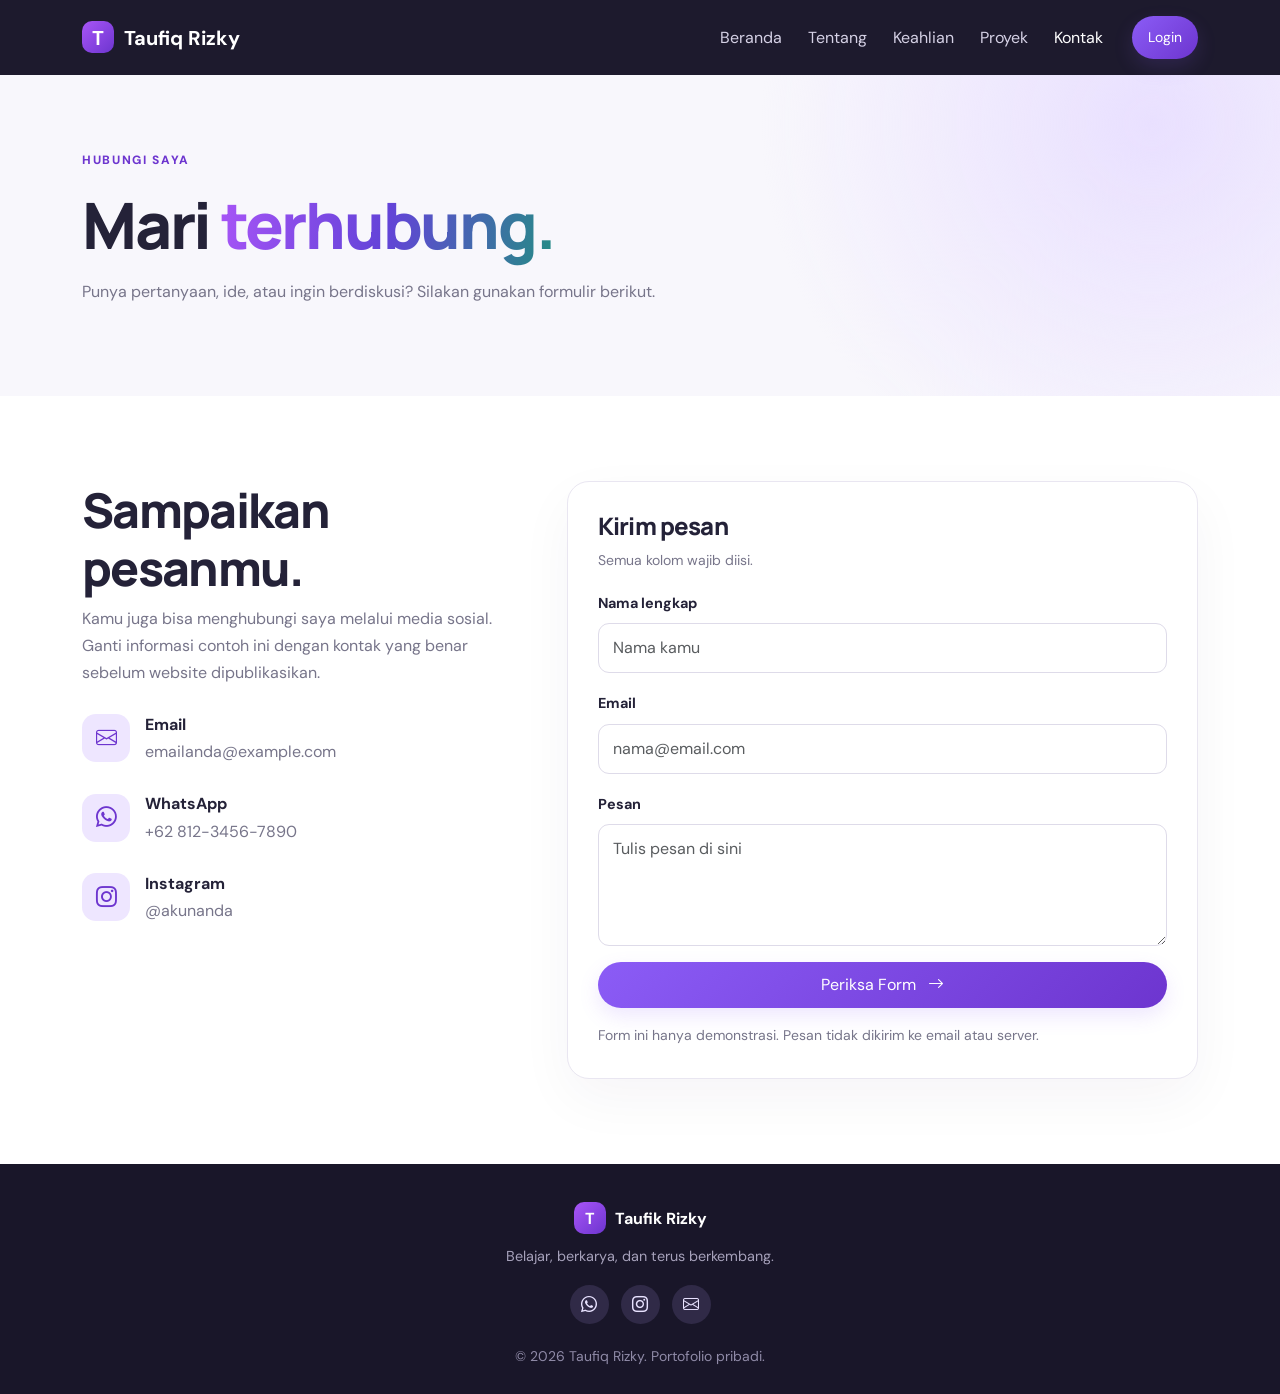
==== kontak.html @ 2fbc4ade "Upload Website Pertama" ====
<!DOCTYPE html>
<html lang="id">
<head>
  <meta charset="UTF-8"><meta name="viewport" content="width=device-width, initial-scale=1">
  <title>Kontak | Taufiq Rizky</title>
  <link href="https://cdn.jsdelivr.net/npm/bootstrap@5.3.8/dist/css/bootstrap.min.css" rel="stylesheet">
  <link href="https://cdn.jsdelivr.net/npm/bootstrap-icons@1.13.1/font/bootstrap-icons.min.css" rel="stylesheet">
  <link rel="stylesheet" href="style.css">
</head>
<body>
<nav class="navbar navbar-expand-lg navbar-dark site-nav sticky-top"><div class="container">
  <a class="navbar-brand fw-bold" href="index.html"><span class="brand">T</span> Taufiq Rizky</a>
  <button class="navbar-toggler" type="button" data-bs-toggle="collapse" data-bs-target="#navMenu" aria-label="Buka navigasi"><span class="navbar-toggler-icon"></span></button>
  <div class="collapse navbar-collapse" id="navMenu"><ul class="navbar-nav ms-auto align-items-lg-center">
    <li class="nav-item"><a class="nav-link" href="index.html">Beranda</a></li>
    <li class="nav-item"><a class="nav-link" href="tentang.html">Tentang</a></li>
    <li class="nav-item"><a class="nav-link" href="keahlian.html">Keahlian</a></li>
    <li class="nav-item"><a class="nav-link" href="proyek.html">Proyek</a></li>
    <li class="nav-item"><a class="nav-link active" href="kontak.html">Kontak</a></li>
    <li class="nav-item ms-lg-3"><a class="btn btn-purple btn-sm px-3" href="login.html">Login</a></li>
  </ul></div>
</div></nav>
<main>
  <section class="page-heading"><div class="container">
    <p class="eyebrow">HUBUNGI SAYA</p><h1>Mari <span class="gradient">terhubung.</span></h1>
    <p>Punya pertanyaan, ide, atau ingin berdiskusi? Silakan gunakan formulir berikut.</p>
  </div></section>
  <section class="section"><div class="container"><div class="row g-5">
    <div class="col-lg-5"><h2 class="section-title">Sampaikan pesanmu.</h2><p class="muted">Kamu juga bisa menghubungi saya melalui media sosial. Ganti informasi contoh ini dengan kontak yang benar sebelum website dipublikasikan.</p>
      <div class="contact-item"><i class="bi bi-envelope"></i><div><strong>Email</strong><p>emailanda@example.com</p></div></div>
      <div class="contact-item"><i class="bi bi-whatsapp"></i><div><strong>WhatsApp</strong><p>+62 812-3456-7890</p></div></div>
      <div class="contact-item"><i class="bi bi-instagram"></i><div><strong>Instagram</strong><p>@akunanda</p></div></div>
    </div>
    <div class="col-lg-7"><form id="contactForm" class="form-card" novalidate>
      <h3>Kirim pesan</h3><p class="muted small">Semua kolom wajib diisi.</p>
      <div class="mb-3"><label class="form-label" for="contactName">Nama lengkap</label><input class="form-control" id="contactName" name="name" required minlength="2" placeholder="Nama kamu"><div class="invalid-feedback">Nama minimal 2 karakter.</div></div>
      <div class="mb-3"><label class="form-label" for="contactEmail">Email</label><input class="form-control" id="contactEmail" name="email" type="email" required placeholder="nama@email.com"><div class="invalid-feedback">Masukkan email yang valid.</div></div>
      <div class="mb-3"><label class="form-label" for="contactMessage">Pesan</label><textarea class="form-control" id="contactMessage" name="message" rows="4" required minlength="5" placeholder="Tulis pesan di sini"></textarea><div class="invalid-feedback">Pesan minimal 5 karakter.</div></div>
      <button type="submit" class="btn btn-purple w-100">Periksa Form <i class="bi bi-arrow-right ms-2"></i></button>
      <div id="contactFeedback" class="form-feedback mt-3" role="status" aria-live="polite"></div>
      <p class="muted small mt-3 mb-0">Form ini hanya demonstrasi. Pesan tidak dikirim ke email atau server.</p>
    </form></div>
  </div></div></section>
</main>
<footer class="footer"><div class="container text-center"><a class="navbar-brand fw-bold text-white" href="index.html"><span class="brand">T</span> Taufik Rizky</a><p>Belajar, berkarya, dan terus berkembang.</p><div class="socials"><a href="https://wa.me/6281240125755"><i class="bi bi-whatsapp"></i></a><a href="https://www.instagram.com/taufiq_rizkyyy?psln=MTl2dWFyeTM4ZGJiNQ=="><i class="bi bi-instagram"></i></a><a href="mailto:taufikriski020@gmail.com"><i class="bi bi-envelope"></i></a></div><small>© <span data-year></span> Taufiq Rizky. Portofolio pribadi.</small></div></footer>
<script src="https://cdn.jsdelivr.net/npm/bootstrap@5.3.8/dist/js/bootstrap.bundle.min.js"></script><script src="script.js"></script>
</body></html>
---- style.css ----
@import url('https://fonts.googleapis.com/css2?family=DM+Sans:wght@400;500;600;700&family=Manrope:wght@400;500;600;700;800&display=swap');

:root {
  --purple: #8b5cf6;
  --purple-dark: #6d35cf;
  --dark: #191629;
  --text: #242238;
  --muted: #77758a;
  --soft: #f8f7fc;
  --line: #e9e6f1;
}

* { box-sizing: border-box; }

html { scroll-behavior: smooth; }

body {
  margin: 0;
  font-family: 'DM Sans', sans-serif;
  color: var(--text);
  line-height: 1.7;
}

h1, h2, h3, h4 {
  font-family: 'Manrope', sans-serif;
  font-weight: 800;
  letter-spacing: -0.035em;
}

a { text-decoration: none; }

.site-nav {
  background: rgba(25, 22, 41, 0.98);
  padding: 14px 0;
}

.brand {
  display: inline-grid;
  place-items: center;
  width: 32px;
  height: 32px;
  margin-right: 5px;
  border-radius: 10px;
  color: white;
  background: linear-gradient(135deg, #a855f7, #6d35cf);
}

.nav-link {
  color: #d5d1e5 !important;
  padding: 10px 13px !important;
}

.nav-link:hover,
.nav-link.active { color: white !important; }

.btn-purple {
  color: white;
  border: none;
  border-radius: 50px;
  padding: 11px 22px;
  background: linear-gradient(135deg, var(--purple), var(--purple-dark));
  box-shadow: 0 8px 20px #8b5cf626;
  transition: 0.25s;
}

.btn-purple:hover {
  color: white;
  transform: translateY(-2px);
  box-shadow: 0 12px 25px #8b5cf63b;
}

.btn-outline-purple {
  color: var(--purple-dark);
  border: 1px solid #cfc2ef;
  border-radius: 50px;
  padding: 11px 22px;
  background: white;
}

.btn-outline-purple:hover {
  color: white;
  background: var(--purple-dark);
}

.gradient {
  color: var(--purple-dark);
  background: linear-gradient(100deg, #a855f7, #6343d8, #258c85);
  -webkit-background-clip: text;
  background-clip: text;
  -webkit-text-fill-color: transparent;
}

.hero {
  padding: 90px 0;
  overflow: hidden;
  background:
    radial-gradient(circle at 90% 15%, #e9e0ff, transparent 32%),
    linear-gradient(135deg, #fcfbff, #f4f0fc);
}

.eyebrow {
  color: var(--purple-dark);
  font-size: 0.75rem;
  font-weight: 800;
  letter-spacing: 0.14em;
  margin-bottom: 17px;
}

.hero h1 {
  font-size: clamp(2.8rem, 6vw, 4.7rem);
  line-height: 1.12;
}

.hero-subtitle {
  margin-top: 20px;
  font-size: 1.3rem;
  line-height: 1.5;
}

.hero-text {
  max-width: 590px;
  margin-top: 18px;
  color: var(--muted);
  font-size: 1.05rem;
}

.hero-info {
  display: flex;
  flex-wrap: wrap;
  gap: 30px;
  margin-top: 42px;
}

.hero-info div {
  display: flex;
  flex-direction: column;
}

.hero-info strong {
  color: var(--purple-dark);
  font-size: 1.35rem;
}

.hero-info span {
  color: var(--muted);
  font-size: 0.83rem;
}

.profile-art {
  position: relative;
  min-height: 350px;
  display: grid;
  place-items: center;
}

.art-circle {
  position: absolute;
  width: 300px;
  height: 300px;
  border: 1px solid #cfc0f0;
  border-radius: 50%;
  box-shadow: 0 0 0 25px #8b5cf609, 0 0 0 55px #8b5cf605;
}

.art-card {
  z-index: 1;
  position: relative;
  width: 100%;
  max-width: 340px;
  padding: 20px;
  border-radius: 18px;
  color: white;
  background: #211d35;
  box-shadow: 0 25px 60px #37275a30;
  transform: rotate(-3deg);
}

.art-top {
  display: flex;
  gap: 6px;
  margin-bottom: 28px;
}

.art-top span {
  width: 9px;
  height: 9px;
  background: #fb7185;
  border-radius: 50%;
}

.art-top span:nth-child(2) { background: #fbbf24; }
.art-top span:nth-child(3) { background: #34d399; }

.art-card h3 {
  font-size: 1.5rem;
  margin-bottom: 3px;
}

.code-purple {
  color: #c4b5fd;
  font-family: monospace;
}

.code-green {
  margin-top: 24px;
  color: #5eead4;
  font-family: monospace;
  font-size: 0.8rem;
}

.art-icon {
  position: absolute;
  z-index: 2;
  top: 35px;
  right: 0;
  display: grid;
  place-items: center;
  width: 55px;
  height: 55px;
  color: var(--purple-dark);
  background: white;
  border-radius: 16px;
  font-size: 1.5rem;
  box-shadow: 0 10px 30px #32205020;
}

.art-caption {
  position: absolute;
  bottom: 0;
  right: 0;
  color: #887cae;
  font-size: 0.65rem;
  font-weight: 800;
  letter-spacing: 0.15em;
}

.section { padding: 85px 0; }

.section-soft { background: var(--soft); }

.section-heading {
  max-width: 700px;
  margin: auto;
}

.section-heading h2,
.section-title {
  font-size: clamp(2rem, 4vw, 3rem);
  line-height: 1.2;
}

.section-heading > p:last-child {
  color: var(--muted);
  margin-top: 15px;
}

.info-card {
  height: 100%;
  padding: 28px;
  background: white;
  border: 1px solid var(--line);
  border-radius: 20px;
  transition: transform 0.25s, box-shadow 0.25s;
}

.info-card:hover {
  transform: translateY(-5px);
  box-shadow: 0 18px 40px #25163e0d;
}

.icon-box {
  display: grid;
  place-items: center;
  width: 53px;
  height: 53px;
  margin-bottom: 22px;
  color: #7c3aed;
  background: #eee6ff;
  border-radius: 15px;
  font-size: 1.45rem;
}

.icon-box.green { color: #087f68; background: #ddfaf2; }
.icon-box.orange { color: #b96511; background: #fff0df; }
.icon-box.blue { color: #0369a1; background: #e0f2fe; }
.icon-box.pink { color: #be185d; background: #fce7f3; }
.icon-box.yellow { color: #a16207; background: #fef3c7; }

.info-card h3 {
  font-size: 1.2rem;
  margin-bottom: 12px;
}

.info-card p {
  color: var(--muted);
  font-size: 0.94rem;
}

.info-card a {
  color: var(--purple-dark);
  font-size: 0.88rem;
  font-weight: 700;
}

.page-heading {
  padding: 75px 0;
  background:
    radial-gradient(circle at 90% 15%, #e9e0ff, transparent 33%),
    var(--soft);
}

.page-heading h1 {
  font-size: clamp(2.5rem, 5vw, 4rem);
  line-height: 1.15;
}

.page-heading p:not(.eyebrow) {
  max-width: 700px;
  color: var(--muted);
  margin-top: 17px;
}

.muted { color: var(--muted); }

.about-card {
  padding: 35px;
  color: white;
  background: linear-gradient(145deg, #211b39, #56388b);
  border-radius: 24px;
  box-shadow: 0 20px 50px #34204b20;
}

.about-symbol {
  display: grid;
  place-items: center;
  width: 60px;
  height: 60px;
  margin-bottom: 25px;
  color: #e4d6ff;
  background: #ffffff1b;
  border-radius: 18px;
  font-size: 1.8rem;
}

.about-card h3 { margin-bottom: 22px; }
.about-card p { color: #e1d9f3; }
.about-card p i { color: #c4b5fd; }

.skill-card { padding: 27px; }

.skill-track {
  height: 6px;
  margin: 20px 0 8px;
  overflow: hidden;
  background: #efedf5;
  border-radius: 20px;
}

.skill-track span {
  display: block;
  height: 100%;
  background: linear-gradient(90deg, #a855f7, #6d35cf);
  border-radius: 20px;
}

.skill-card small { color: var(--muted); }

.project-card {
  height: 100%;
  overflow: hidden;
  background: white;
  border: 1px solid var(--line);
  border-radius: 20px;
  transition: transform 0.25s, box-shadow 0.25s;
}

.project-card:hover {
  transform: translateY(-5px);
  box-shadow: 0 18px 40px #25163e0d;
}

.project-image {
  min-height: 210px;
  display: flex;
  flex-direction: column;
  justify-content: center;
  align-items: center;
  gap: 12px;
  font-size: 3.5rem;
}

.project-image span {
  font-size: 0.7rem;
  font-weight: 800;
  letter-spacing: 0.13em;
}

.purple-bg { color: #7041c4; background: linear-gradient(135deg, #eee5ff, #d8cefa); }
.green-bg { color: #16836d; background: linear-gradient(135deg, #ddfaf2, #b8e8dc); }
.orange-bg { color: #b66a23; background: linear-gradient(135deg, #fff0df, #fbd5b7); }

.project-content { padding: 25px; }

.project-label {
  color: var(--purple-dark);
  font-size: 0.72rem;
  font-weight: 800;
  text-transform: uppercase;
}

.project-content h3 {
  margin-top: 10px;
  font-size: 1.2rem;
}

.project-content p {
  margin-bottom: 0;
  color: var(--muted);
  font-size: 0.93rem;
}

.notice {
  display: flex;
  gap: 15px;
  padding: 20px;
  color: #5d4a7c;
  background: #f5f0ff;
  border: 1px solid #e6dcff;
  border-radius: 15px;
}

.notice i { font-size: 1.4rem; }
.notice p { margin: 0; }

.contact-item {
  display: flex;
  gap: 15px;
  align-items: center;
  margin-top: 25px;
}

.contact-item > i {
  display: grid;
  place-items: center;
  width: 48px;
  height: 48px;
  color: var(--purple-dark);
  background: #eee6ff;
  border-radius: 14px;
  font-size: 1.3rem;
}

.contact-item p { margin: 0; color: var(--muted); }

.form-card {
  padding: 30px;
  background: white;
  border: 1px solid var(--line);
  border-radius: 22px;
  box-shadow: 0 20px 55px #25163e0b;
}

.form-card h3 { font-size: 1.5rem; }

.form-label { font-weight: 700; font-size: 0.9rem; }

.form-control {
  padding: 12px 14px;
  border-color: #dedbe9;
  border-radius: 11px;
}

.form-control:focus {
  border-color: #a78bfa;
  box-shadow: 0 0 0 0.2rem #a78bfa30;
}

.form-feedback {
  font-size: 0.9rem;
  font-weight: 600;
}

.form-feedback.success {
  padding: 12px;
  color: #087f5b;
  background: #e8faf2;
  border-radius: 10px;
}

.form-feedback.error {
  padding: 12px;
  color: #b42318;
  background: #fff0f0;
  border-radius: 10px;
}

.footer {
  padding: 38px 0 25px;
  color: #c7c4d7;
  background: var(--dark);
}

.footer p {
  margin: 10px 0 16px;
  color: #a6a1ba;
  font-size: 0.9rem;
}

.socials {
  display: flex;
  justify-content: center;
  gap: 12px;
  margin-bottom: 18px;
}

.socials a {
  display: grid;
  place-items: center;
  width: 39px;
  height: 39px;
  color: #e8e2ff;
  background: #302a47;
  border-radius: 50%;
  transition: 0.2s;
}

.socials a:hover {
  color: white;
  background: var(--purple-dark);
  transform: translateY(-3px);
}

.footer small { color: #8f8aa7; }

/* Halaman login */
.login-page {
  min-height: 100vh;
  background: radial-gradient(circle at 10% 10%, #e9e0ff, transparent 30%), #f8f7fc;
}

.back-link { color: #ded8f0; }
.back-link:hover { color: white; }

.login-area { padding: 50px 0 30px; }

.login-card {
  max-width: 950px;
  margin: auto;
  overflow: hidden;
  background: white;
  border-radius: 25px;
  box-shadow: 0 25px 80px #30204a1b;
}

.login-side {
  display: flex;
  flex-direction: column;
  justify-content: center;
  padding: 40px;
  color: white;
  background: linear-gradient(145deg, #211b39, #5a3b91);
}

.login-symbol {
  display: grid;
  place-items: center;
  width: 60px;
  height: 60px;
  margin-bottom: 25px;
  color: #e4d7ff;
  background: #ffffff1b;
  border-radius: 18px;
  font-size: 1.8rem;
}

.login-side .eyebrow { color: #d9caff; }
.login-side h1 { font-size: 2.3rem; line-height: 1.2; }
.login-side > p:not(.eyebrow) { color: #d7cee9; }

.login-note {
  margin-top: 25px;
  padding-top: 18px;
  border-top: 1px solid #ffffff30;
  color: #d9d0ed;
  font-size: 0.85rem;
}

.login-content {
  display: flex;
  align-items: center;
  padding: 45px;
}

.login-content form { width: 100%; }
.login-content h2 { font-size: 2rem; }

.input-icon { position: relative; }

.input-icon > i {
  position: absolute;
  z-index: 2;
  top: 50%;
  left: 14px;
  color: #858096;
  transform: translateY(-50%);
}

.input-icon .form-control {
  padding-left: 42px;
  padding-right: 45px;
}

.show-password {
  position: absolute;
  top: 50%;
  right: 9px;
  padding: 6px;
  border: 0;
  color: #777187;
  background: transparent;
  transform: translateY(-50%);
}

.demo-note {
  padding: 13px;
  color: #716784;
  background: #f5f1ff;
  border-radius: 12px;
  font-size: 0.8rem;
}

.login-copyright {
  margin-top: 20px;
  color: #89859c;
  text-align: center;
  font-size: 0.8rem;
}

@media (max-width: 991px) {
  .hero { padding: 65px 0; }
  .profile-art { min-height: 320px; }
  .login-side { padding: 32px; }
  .login-content { padding: 35px; }
}

@media (max-width: 575px) {
  .hero { padding: 50px 0; }
  .hero h1 { font-size: 2.7rem; }
  .hero-subtitle { font-size: 1.1rem; }
  .hero-info { gap: 20px; }
  .profile-art { min-height: 285px; }
  .art-circle { width: 240px; height: 240px; }
  .art-card { max-width: 290px; }
  .section { padding: 60px 0; }
  .page-heading { padding: 55px 0; }
  .info-card { padding: 23px; }
  .form-card { padding: 22px; }
  .login-area { padding: 25px 0; }
  .login-side { padding: 28px; }
  .login-content { padding: 28px 23px; }
  .login-side h1 { font-size: 2rem; }
}

@media (prefers-reduced-motion: reduce) {
  html { scroll-behavior: auto; }
  *, *::before, *::after { transition: none !important; }
}
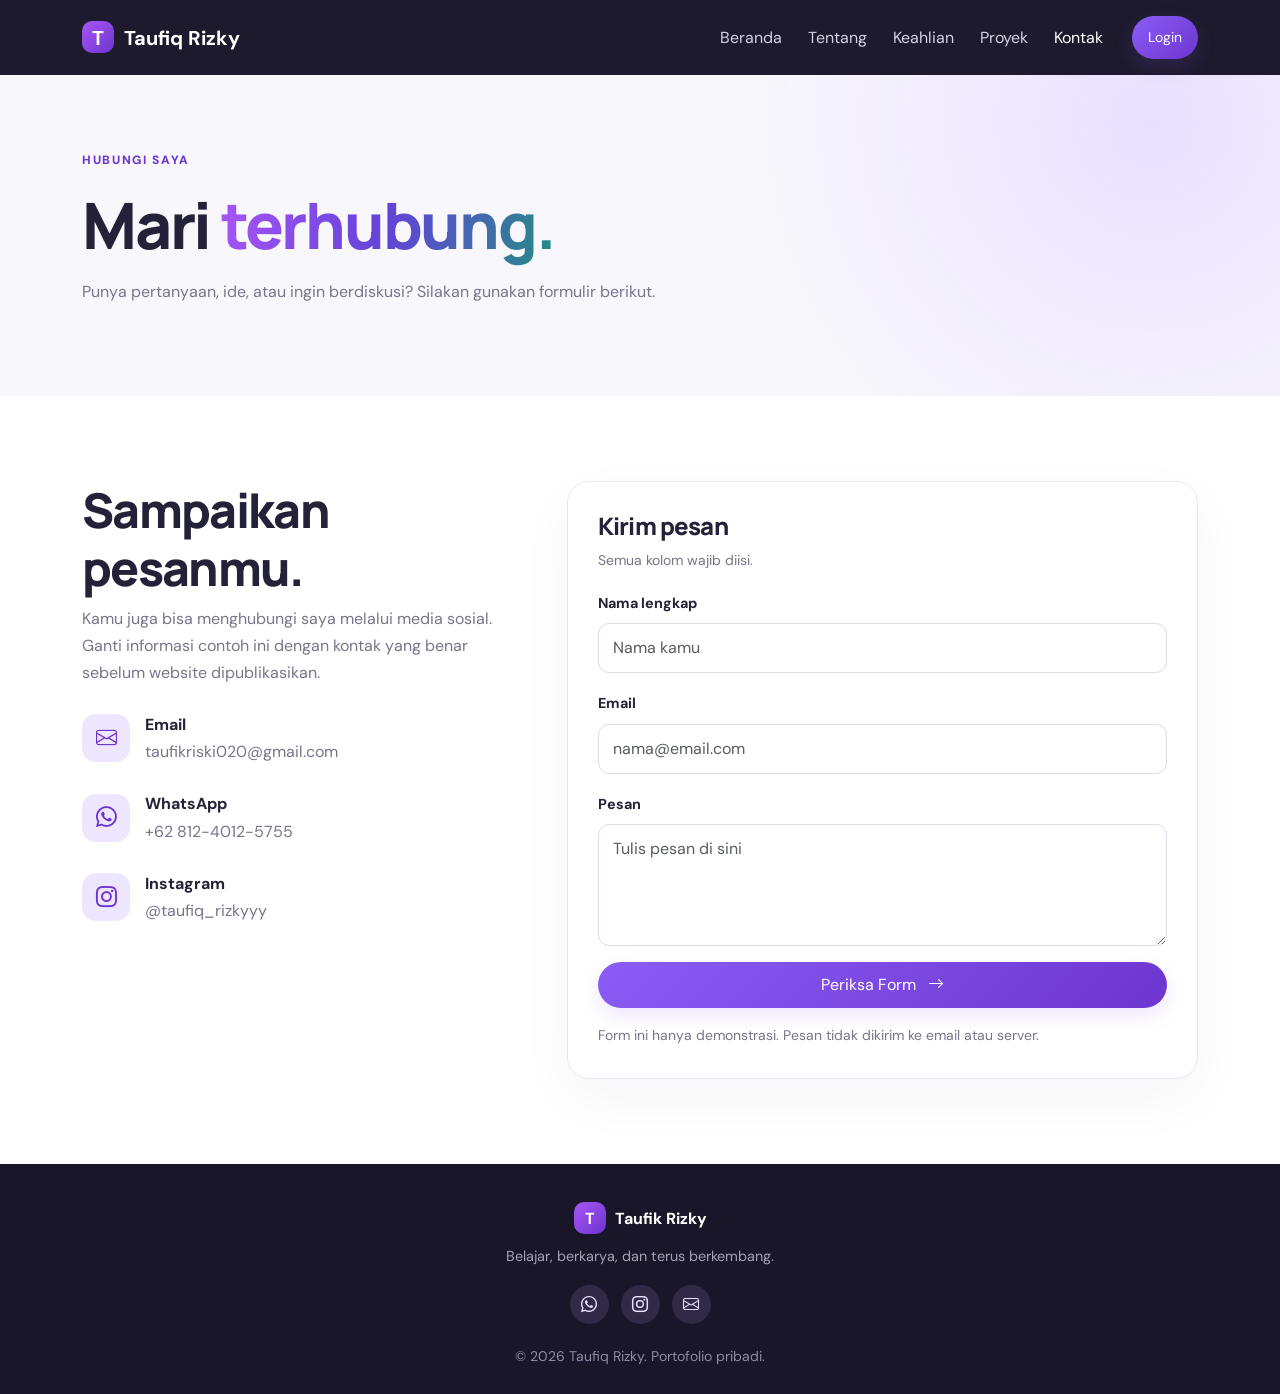
==== commit 7c4c8c36: "Memperbarui seluruh isi website" ====
--- a/kontak.html
+++ b/kontak.html
@@ -28,9 +28,9 @@
   </div></section>
   <section class="section"><div class="container"><div class="row g-5">
     <div class="col-lg-5"><h2 class="section-title">Sampaikan pesanmu.</h2><p class="muted">Kamu juga bisa menghubungi saya melalui media sosial. Ganti informasi contoh ini dengan kontak yang benar sebelum website dipublikasikan.</p>
-      <div class="contact-item"><i class="bi bi-envelope"></i><div><strong>Email</strong><p>emailanda@example.com</p></div></div>
-      <div class="contact-item"><i class="bi bi-whatsapp"></i><div><strong>WhatsApp</strong><p>+62 812-3456-7890</p></div></div>
-      <div class="contact-item"><i class="bi bi-instagram"></i><div><strong>Instagram</strong><p>@akunanda</p></div></div>
+      <div class="contact-item"><i class="bi bi-envelope"></i><div><strong>Email</strong><p>taufikriski020@gmail.com</p></div></div>
+      <div class="contact-item"><i class="bi bi-whatsapp"></i><div><strong>WhatsApp</strong><p>+62 812-4012-5755</p></div></div>
+      <div class="contact-item"><i class="bi bi-instagram"></i><div><strong>Instagram</strong><p>@taufiq_rizkyyy</p></div></div>
     </div>
     <div class="col-lg-7"><form id="contactForm" class="form-card" novalidate>
       <h3>Kirim pesan</h3><p class="muted small">Semua kolom wajib diisi.</p>
